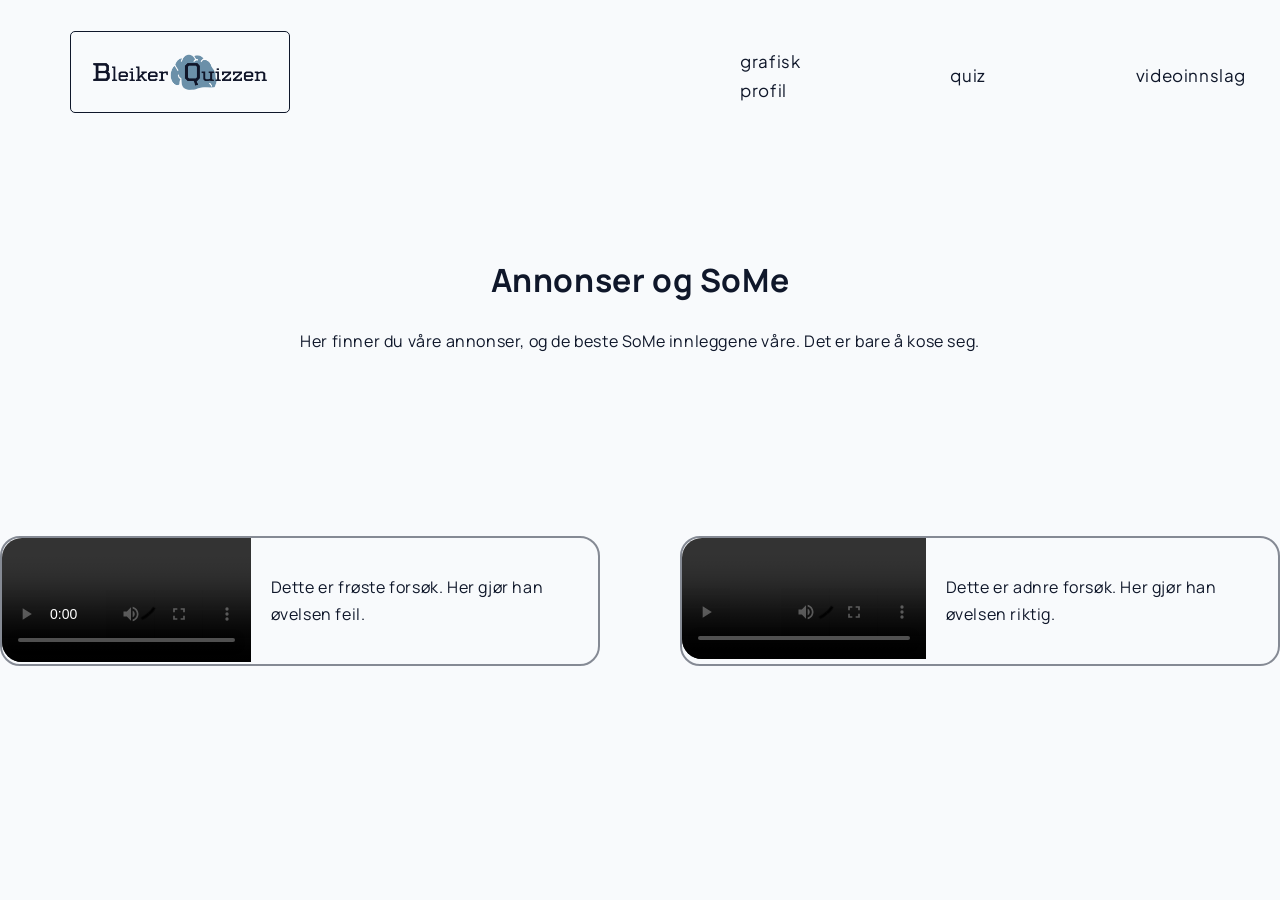
==== html/annonse.html @ e5d06981 "Utkast til annonser." ====
<html lang="nb">
<head>
    <meta charset="UTF-8">
    <meta name="viewport" content="width=device-width, initial-scale=1.0">
    <title>Annonser</title>
    <link rel="stylesheet" href="../css/main.css">
</head>
<body>

    <nav>
      <ul>
        <li>
          <a href="../index.html">
            <img
              id="nav_logo"
              src="../img/logo/3x/Vanlig@3x.png"
              alt="Logoen"
            />
          </a>
        </li>
        <li><a href="./grafisk_profil.html">grafisk profil</a></li>
        <li><a href="./quiz.html">quiz</a></li>
        <li><a href="./videoinnslag.html">videoinnslag</a></li>
        <li><a href="./annonse.html">annonser</a></li>
      </ul>
    </nav>

    <div class="annonser_wrapper_1">
      <h1>Annonser og SoMe</h1>
      <p id="grafisk_intro">
        Her finner du våre annonser, og de beste SoMe innleggene våre. Det er bare å kose seg.
      </p>
    </div>

    <div class="video-wrapper2">
            <div class="annonser-wrapper3">
                <div class="annonser-wrapper_video"> <video src="../video/scene_1.mp4" id="annonser-video" controls></video> </div>
                <div class="annonser-wrapper_text"><p>Dette er frøste forsøk. Her gjør han øvelsen feil.</p></div>
                <!-- <a id="section-a" href="./html/quiz.html">Ta quizen!</a> -->
            </div>

            <div class="annonser-wrapper3">
                <div class="annonser-wrapper_video"> <video src="../video/scene_2.mp4" id="annonser-video" controls></video> </div>
                <div class="annonser-wrapper_text"><p>Dette er adnre forsøk. Her gjør han øvelsen riktig.</p></div>
                <!-- <a id="section-a" href="./html/quiz.html">Ta quizen!</a> -->
            </div>

    </div>
    
</body>
</html>
---- css/main.css ----
body{
    margin: 0px;
    background-color: #F8FAFC;
    color: #0F172A;
    font-family: manrope;
    letter-spacing: 0.6px;
    line-height: 1.7;
    font-weight: 400;
}

a {
    text-decoration: none;
    color: #0F172A;
}

/* Nav bar start */
nav {
    width: 100%;
    /* padding-left: 70px; */
    padding: 15px 0px 15px 70px;
    font-family:Plus_Jakarta_Sans;
    box-sizing: border-box;
}

nav ul {
    padding: 0px;
    list-style: none;
    display: flex;
    align-items: center; 
    gap: 150px;
}

nav ul li a {
    text-decoration: none;
    color: #0F172A;
    font-size: 17px;
}

#nav_logo {
    margin-right: 300px;
    height: 60px;
    padding: 10px;
    border: 1px solid #0F172A;
    border-radius: 5px;
}
/* Nav bar slutt */


/* Landingpage start */
#landing_overksrift {
    font-family: Plus_Jakarta_Sans;
    font-size: 50px;
    font-weight: 300;
    margin: 0px 0px 20px 0px;    
    /* color: #0F172A; */
}

.ladning_wrapper_1 {
    width: 100%;
    display: flex;
    justify-content: center;
    align-items: center;
    margin-top: 220px;
    flex-direction: column;
}

#landing_ingress {
    max-width: 700px;
    display: flex;
    justify-content: center;
    font-size: 18px;
    margin: 0px;
    text-align: center;
    line-height: 1.5;
    font-family: manrope;
    letter-spacing: 0.6px;
    line-height: 1.7;
    font-weight: 400;
}

.button_omradet{
    width: 100%;
    display: flex;
    justify-content: center;
    gap: 200px;
    margin-top: 100px;
}

.landing_button {
    /* background-color: #9F1239; */
    background-color: #6B8FA8;
    font-size: 20px;
    border: 0px;
    padding: 10px 20px;
    border-radius: 5px;
    color: white;
    box-shadow: 3px 3px #0f172a4a;
    cursor: pointer;
    font-family: Plus_Jakarta_Sans;
    /* font-weight: 400; */
}

#laning_pil {
    position: absolute;

}

.section-wrapper1 {
    width: 100%;
    display: flex;
    justify-content: center;
    margin-top: 320px;
    gap: 80px;
}

.section-wrapper2 {
    /* background-color: rgba(255, 255, 0, 0.425); */
    width: 370px;
    /* height: 370px; */
    border: 2px solid #0f172a7e;
    border-radius: 20px;
    padding-bottom: 20px;
}

#section-wrapper_grafisk {
    background-image: url("../img/grafisk-profil_illustrasjon.jpeg");
    background-size: cover;
    display: flex;
    justify-content: center;
    align-items: center;
    width: 100%;
    height: 50%;
    border-top-left-radius: 20px;
    border-top-right-radius: 20px;
    color: white;
    font-size: 30px;
    font-family: Plus_Jakarta_Sans;
    font-weight: 600;
}

#section-wrapper_video {
    background-image: url("../img/video_illustrasjon.jpeg");
    background-size: cover;
    display: flex;
    justify-content: center;
    align-items: center;
    width: 100%;
    height: 50%;
    border-top-left-radius: 20px;
    border-top-right-radius: 20px;
    color: white;
    font-size: 30px;
    font-family: Plus_Jakarta_Sans;
    font-weight: 600;
}

#section-wrapper_quiz {
    background-image: url("../img/quiz_illustrasjon.avif");
    background-size: cover;
    display: flex;
    justify-content: center;
    align-items: center;
    width: 100%;
    height: 50%;
    border-top-left-radius: 20px;
    border-top-right-radius: 20px;
    color: white;
    font-size: 30px;
    font-family: Plus_Jakarta_Sans;
    font-weight: 600;
}

.section-wrapper_text {
    padding: 20px;
}

.section-wrapper_text {
    padding: 20px;
}

#section-a {
    text-decoration: none;
    display: flex;
    width: 60%;
    justify-content: center;
    justify-self: center;
    background-color: #6B8FA8;
    color: white;
    font-size: 20px;
    padding: 5px 0px;
    border-radius: 2px;
}
/* Landingpage slutt */


/* Footer start */
footer {
    margin-top: 100px;
    width: 100%;
    /* height: 500px; */
    height: 480px;
    display: flex;
    font-family: Plus_Jakarta_Sans;
}

.footer_logo {
    width: 45%;
    display: flex;
    justify-content: center;
    align-items: center;
}

.footer_logo img {
    width: 300px;
}

.footer_text-wrapper {
    width: 55%;
    display: flex;
    justify-content: center;
    align-items: center;
    gap: 200px;
}

.footer_text {
    display: flex;
    flex-direction: column;
    align-items: center;
}

.foother_label {
    margin: 0px;
    /* font-weight: 500; */
}

.foother_brødtekst {
    margin: 16px 0px;
    font-weight: 400;
}
/* Footer slutt */

/* Quiz page start */
.page_wrapper_1{
    width: 100%;
    height: 576px;
    display: flex;
    flex-direction: column;
    align-items: center;
    margin-top: 80px;
}

#quiz-registrer_wrapper1, .quiz-omradet_wrapper {
    padding: 20px;
    border: 2px solid rgba(0, 0, 0, 0.3);
    border-radius: 20px;
}

#quiz-registrer_wrapper1 {
    display: flex;
    align-items: center;
    /* flex-direction: column; */
    /* font-size: 30px; */
    /* row-gap: 20px; */
    gap: 20px;
}


#label_navn {
    font-size: 20px;
}

#input_navn {
    width: 200px;
    height: 50px;
    border: 1px solid #0F172A;
    border-radius: 5px;
}

#register_button {
    /* margin-left: 40px; */
    background-color: #6B8FA8;
    font-size: 20px;
    border: 0px;
    padding: 10px 20px;
    border-radius: 5px;
    color: white;
    box-shadow: 3px 3px #0f172a4a;
    cursor: pointer;
    font-family: Plus_Jakarta_Sans;
}

.quiz-omradet_wrapper {
    width: 700px;
    /* background-color: rgba(0, 0, 255, 0.347); */
    /* display: flex; */
    /* align-items: center; */
    justify-content: center;
    display: none;
    /* border: 1px solid black; */
}

#quiz-omradet {
    display: flex;
    flex-direction: column;
    align-items: center;
    justify-content: center;
}

#sprøsmål {
    font-weight: 200;
}

#quiz_buttonOmradet {
    /* display: flex; */
    /* width: 100%; */
    /* height: 100%; */
    /* flex-direction: column; */
    /* gap: 20px; */
    display: grid;
    /* grid-template-columns: 1fr 1fr; */
    grid-template-columns: 300px 300px; /* fast bredde */
    grid-auto-rows: 1fr;
    gap: 20px;
    justify-content: center; /* sentrer grid */
}

#quiz_buttonOmradet button {
    width: 100%;
    height: 100%;
    background-color: #6B8FA8;
    color: #F8FAFC;
    font-family: manrope;
    font-size: 20px;
    font-weight: 400;
    border: none;
    padding: 10px 30px;
    border-radius: 5px;
}

.svar_riktig {
    background-color: green !important;
}

.svar_feil {
    background-color: red !important;
}

.nesteKnapp {
    background-color: #6B8FA8;
    color: #F8FAFC;
    font-family: manrope;
    font-size: 20px;
    font-weight: 400;
    border: none;
    padding: 10px 30px;
    border-radius: 5px;
}

#sammendrag {
    display: none;
    flex-direction: column;
}
/* Quiz page slutt */


/* Grafisk profil page start */
.grafisk_profil_wrappee_1 {
    width: 100%;
    display: flex;
    flex-direction: column;
    align-items: center;
    margin-top: 80px;
}

#grafisk_intro {
    margin: 0px;
}

.designmanual_wrapper {
    width: 100%;
    display: flex;
    flex-direction: column;
    align-items: center;
    row-gap: 200px;
    margin-top: 250px;
}

.designmanual_wrapper2 {
    /* height: 60px; */
    width: 80%;
    /* background-color: rgba(0, 0, 255, 0.397); */
    display: flex;
}

.designmanual_tema {
    width: 20%;
    /* height: 100%; */
    /* background-color: green; */
    display: flex;
    align-items: center;
    justify-content: center;
}

.designmanual_innhold {
    width: 75%;
    display: flex;
    justify-content: space-evenly;
}

.font_tekst {
    display: flex;
    flex-direction: column;
    align-items: center;
}

.font_tekst p{
    margin: 0px;
}

#font_logo {
    font-family: Centrifuge;
    font-size: 23px;
    font-weight: 500;
}

#font_plus_jakarta_sans {
    font-family: Plus_Jakarta_Sans;
    font-size: 23px;
    font-weight: 500;
}

#font_manrope {
    font-size: 23px;
    font-weight: 500;
}

.farger {
    /* width: 40px; */
    display: flex;
    flex-direction: column;
    row-gap: 10px;
    align-items: center;
}

#farge_1 {
    background-color: #F8FAFC;
    border: 1px dashed black;
    width: 100px;
    height: 100px;
}

#farge_2 {
    background-color: #0F172A;
    width: 100px;
    height: 100px;
}

#farge_3 {
    background-color: #6B8FA8;
    width: 100px;
    height: 100px;
}

.farger_tekst {
    display: flex;
    flex-direction: column;
    align-items: center;
}

.farger_tekst p {
    margin: 0px;
}

#logo_vanlig {
    width: 200px;
    height: 70px;
    background-image: url(../img/logo/1x/Vanlig.png);
    background-size: contain;
    background-position: center;
    background-repeat: no-repeat;
}

#logo_skisse {
    width: 200px;
    height: 70px;
    background-image: url(../img/logo/skisse.png);
    background-size: contain;
    background-position: center;
    background-repeat: no-repeat;
}

#logo_lys_bakgrunnd {
    width: 200px;
    height: 70px;
    background-color: white;
    background-image: url(../img/logo/1x/Lys\ bakgrunn.png);
    background-size: contain;
    background-position: center;
    background-repeat: no-repeat;
}

#logo_mørk_bakgrunnd {
    width: 200px;
    height: 70px;
    background-color: black;
    background-image: url(../img/logo/1x/Mørk\ bakgrunn.png);
    background-size: contain;
    background-position: center;
    background-repeat: no-repeat;
}

.logoer_tekst {
    display: flex;
    justify-content: center;
}

.logoer_tekst p {
    margin: 0px;
}

#designmanual_pdf {
    width: 700px;

}
/* Grafisk profil page slutt */


/* Videoinnslag page start */
.videoinnslag_wrapper_1 {
    width: 100%;
    display: flex;
    flex-direction: column;
    align-items: center;
    margin-top: 80px;
}

#videoinnslag_intro {
    margin: 0px;
}

.video-wrapper2 {
    width: 100%;
    display: flex;
    justify-content: center;
    margin-top: 180px;
    gap: 80px;
}

.video-wrapper3 {
    /* background-color: rgba(255, 255, 0, 0.425); */
    width: 370px;
    /* height: 370px; */
    border: 2px solid #0f172a7e;
    border-radius: 20px;
    padding-bottom: 20px;
}

.video-wrapper_video {
    /* background-image: url("https://evofitness.no/wp-content/uploads/2023/11/F411F28C-8081-4F5B-943C-420838EF9522_1_201_a-768x512.jpeg");
    background-size: cover; */
    /* display: flex;
    justify-content: center;
    align-items: center;
    width: 100%;
    height: 50%;
    border-top-left-radius: 20px;
    border-top-right-radius: 20px;
    color: white;
    font-size: 30px;
    font-family: Plus_Jakarta_Sans; */
    /* font-weight: 400; */
    /* width: 100%; */
}

.video-wrapper_text {
    padding: 20px;
}

#video-video {
    width: 100%;
    border-top-left-radius: 20px;
    border-top-right-radius: 20px;
}
/* Videoinnslag page slutt */


/* Annonser page start */
.annonser_wrapper_1 {
    width: 100%;
    display: flex;
    flex-direction: column;
    align-items: center;
    margin-top: 80px;
}

.annonser_wrapper_1 {
    width: 100%;
    display: flex;
    flex-direction: column;
    align-items: center;
    margin-top: 80px;
}

#annonser_intro {
    margin: 0px;
}

.annonser-wrapper2 {
    width: 100%;
    display: flex;
    justify-content: center;
    margin-top: 180px;
    gap: 80px;
}

.annonser-wrapper3 {
    /* background-color: rgba(255, 255, 0, 0.425); */
    width: 600px;
    /* height: 370px; */
    border: 2px solid #0f172a7e;
    border-radius: 20px;
    /* padding-bottom: 20px; */
    display: flex;
}

.annonser-wrapper_video {
    /* background-image: url("https://evofitness.no/wp-content/uploads/2023/11/F411F28C-8081-4F5B-943C-420838EF9522_1_201_a-768x512.jpeg");
    background-size: cover; */
    /* display: flex;
    justify-content: center;
    align-items: center;
    width: 100%;
    height: 50%;
    border-top-left-radius: 20px;
    border-top-right-radius: 20px;
    color: white;
    font-size: 30px;
    font-family: Plus_Jakarta_Sans; */
    /* font-weight: 400; */
    height: 100%;
}

.annonser-wrapper_text {
    padding: 20px;
}

#annonser-video {
    width: 100%;
    /* height: 100%; */
    border-top-left-radius: 20px;
    border-bottom-left-radius: 20px;
    /* border-top-right-radius: 20px; */
}
/* Annonser page slutt */

/* Fonter start */
@font-face {
    font-family: mukta-medium;
    src: url(../font/mukta/Mukta-Medium.ttf);
}

@font-face {
    font-family: exo_2;
    src: url(../font/exo_2/static/Exo2-Thin.ttf);
}

@font-face {
    font-family: Plus_Jakarta_Sans;
    src: url(../font/Plus_Jakarta_Sans/PlusJakartaSans-VariableFont_wght.ttf);
}

@font-face {
    font-family: inter;
    src: url(../font/Inter/Inter-VariableFont_opsz\,wght.ttf);
}

@font-face {
    font-family: manrope;
    src: url(../font/Manrope/Manrope-VariableFont_wght.ttf);
}
/* Fonter slutt */
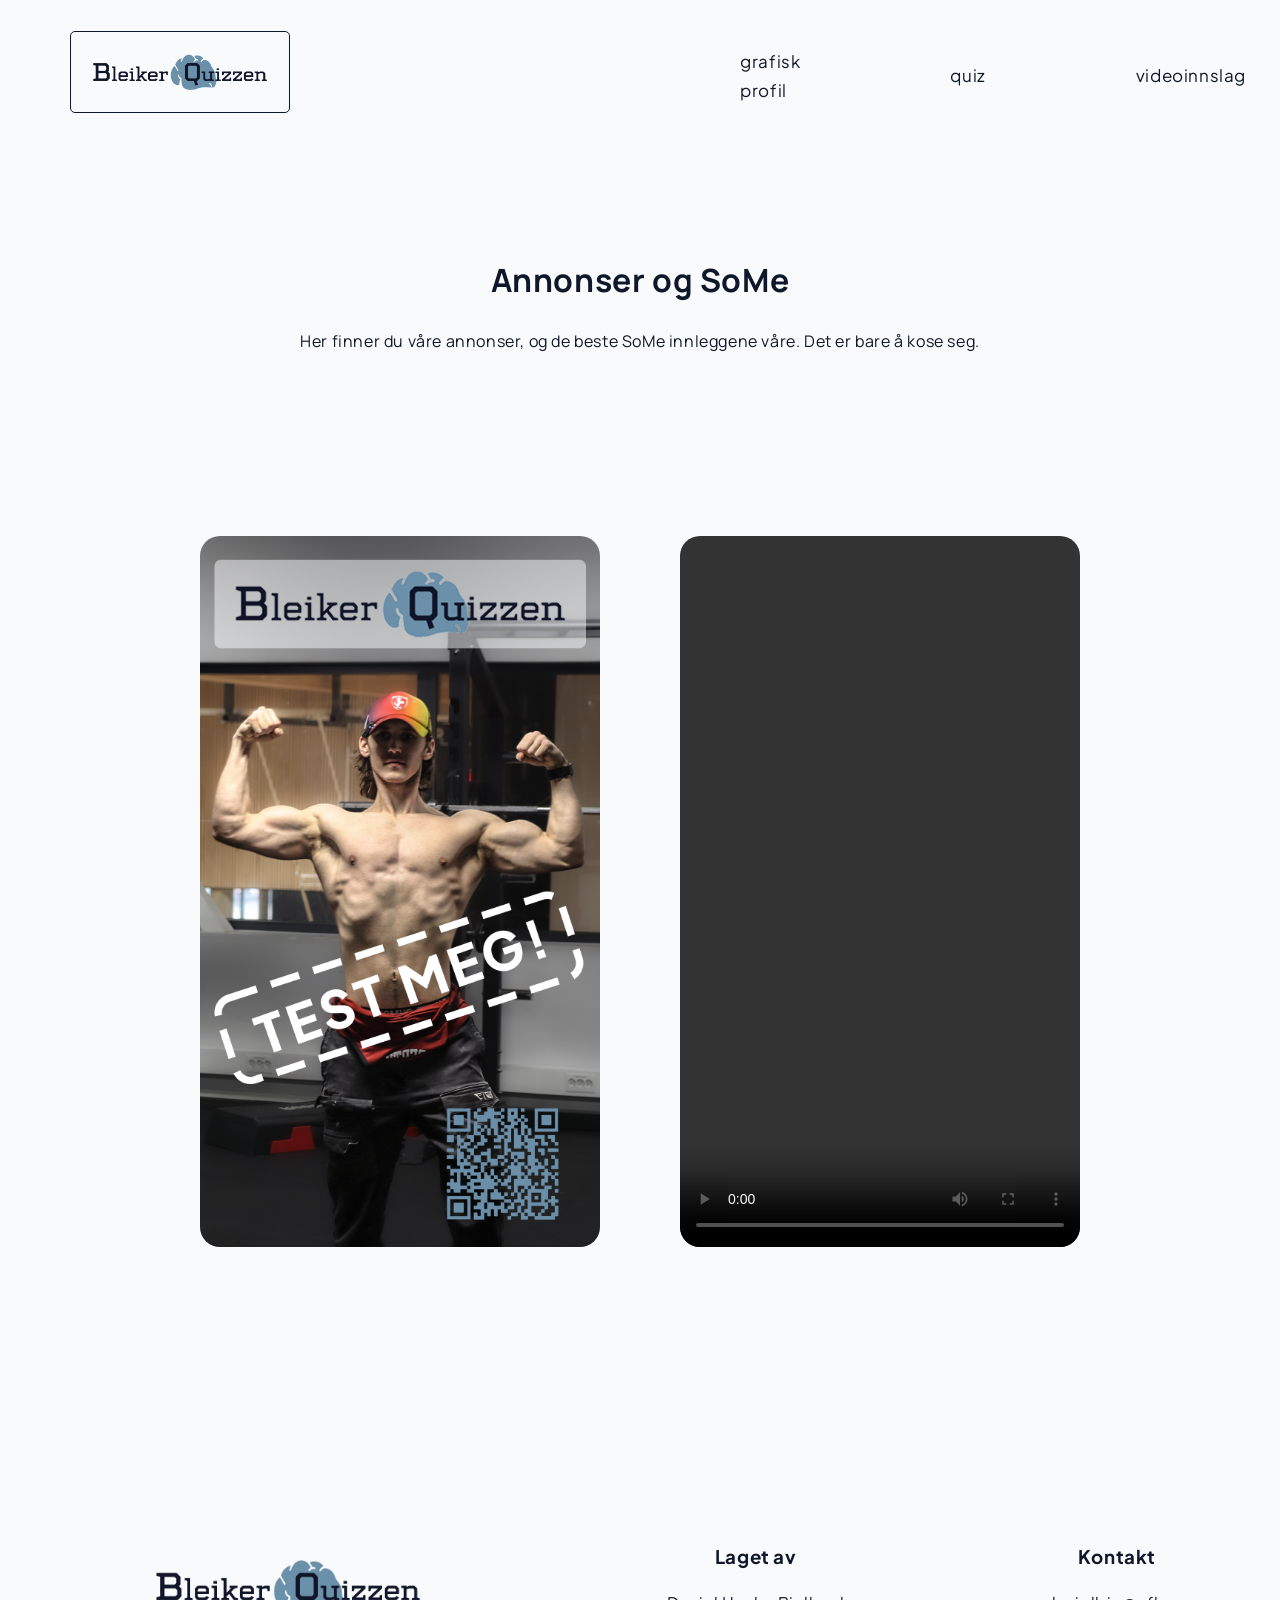
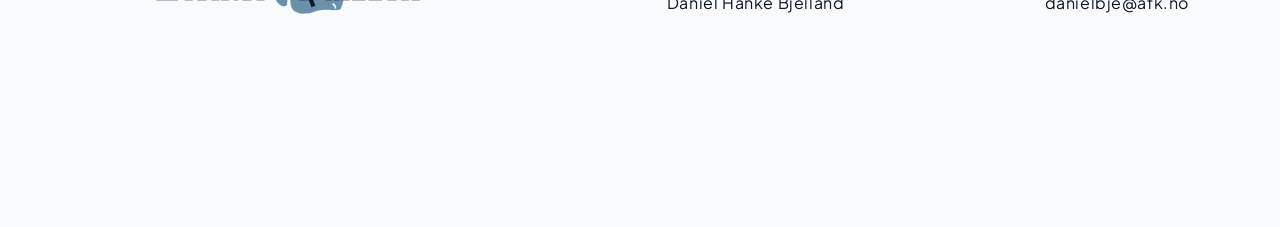
==== commit 61321230: "Fikset annonse siden, og fikset filene til SoMe er riktig." ====
--- a/html/annonse.html
+++ b/html/annonse.html
@@ -33,19 +33,34 @@
     </div>
 
     <div class="video-wrapper2">
-            <div class="annonser-wrapper3">
-                <div class="annonser-wrapper_video"> <video src="../video/scene_1.mp4" id="annonser-video" controls></video> </div>
-                <div class="annonser-wrapper_text"><p>Dette er frøste forsøk. Her gjør han øvelsen feil.</p></div>
-                <!-- <a id="section-a" href="./html/quiz.html">Ta quizen!</a> -->
+
+            <div class="annonser-wrapper3" >
+              <img src="../img/SoMe-plakat.jpg" id="annonser-video"></img>
             </div>
 
+
             <div class="annonser-wrapper3">
-                <div class="annonser-wrapper_video"> <video src="../video/scene_2.mp4" id="annonser-video" controls></video> </div>
-                <div class="annonser-wrapper_text"><p>Dette er adnre forsøk. Her gjør han øvelsen riktig.</p></div>
-                <!-- <a id="section-a" href="./html/quiz.html">Ta quizen!</a> -->
+                <video src="../video/SoMe-video.mp4" id="annonser-video" controls></video>
             </div>
 
     </div>
+
+    <!-- foother start -->
+    <footer>
+        <div class="footer_logo"><img src="../img/logo/3x/Vanlig@3x.png" alt=""></div>
+        <div class="footer_text-wrapper">
+            <div class="footer_text">
+                <h3 class="foother_label">Laget av</h3>
+                <p class="foother_brødtekst">Daniel Hanke Bjelland</p>
+            </div>
+            <div class="footer_text">
+                <h3 class="foother_label" >Kontakt</h3>
+                <!-- <p>danielbje@afk.no</p> -->
+                 <a class="foother_brødtekst" href="mailto:danielbje@afk.no">danielbje@afk.no</a>
+            </div>
+        </div>
+    </footer>
+    <!-- foother slutt -->
     
 </body>
 </html>
--- a/css/main.css
+++ b/css/main.css
@@ -241,7 +241,9 @@
 
 /* Quiz page start */
 .page_wrapper_1{
-    width: 100%;
+    position: relative;
+    width: 100%;
+    z-index: 4;
     height: 576px;
     display: flex;
     flex-direction: column;
@@ -615,9 +617,9 @@
 
 .annonser-wrapper3 {
     /* background-color: rgba(255, 255, 0, 0.425); */
-    width: 600px;
+    width: 400px;
     /* height: 370px; */
-    border: 2px solid #0f172a7e;
+    /* border: 2px solid #0f172a7e; */
     border-radius: 20px;
     /* padding-bottom: 20px; */
     display: flex;
@@ -646,9 +648,11 @@
 
 #annonser-video {
     width: 100%;
+    aspect-ratio: 9 / 16;
     /* height: 100%; */
-    border-top-left-radius: 20px;
-    border-bottom-left-radius: 20px;
+    border-radius: 20px;
+    /* border-top-left-radius: 20px;
+    border-bottom-left-radius: 20px; */
     /* border-top-right-radius: 20px; */
 }
 /* Annonser page slutt */
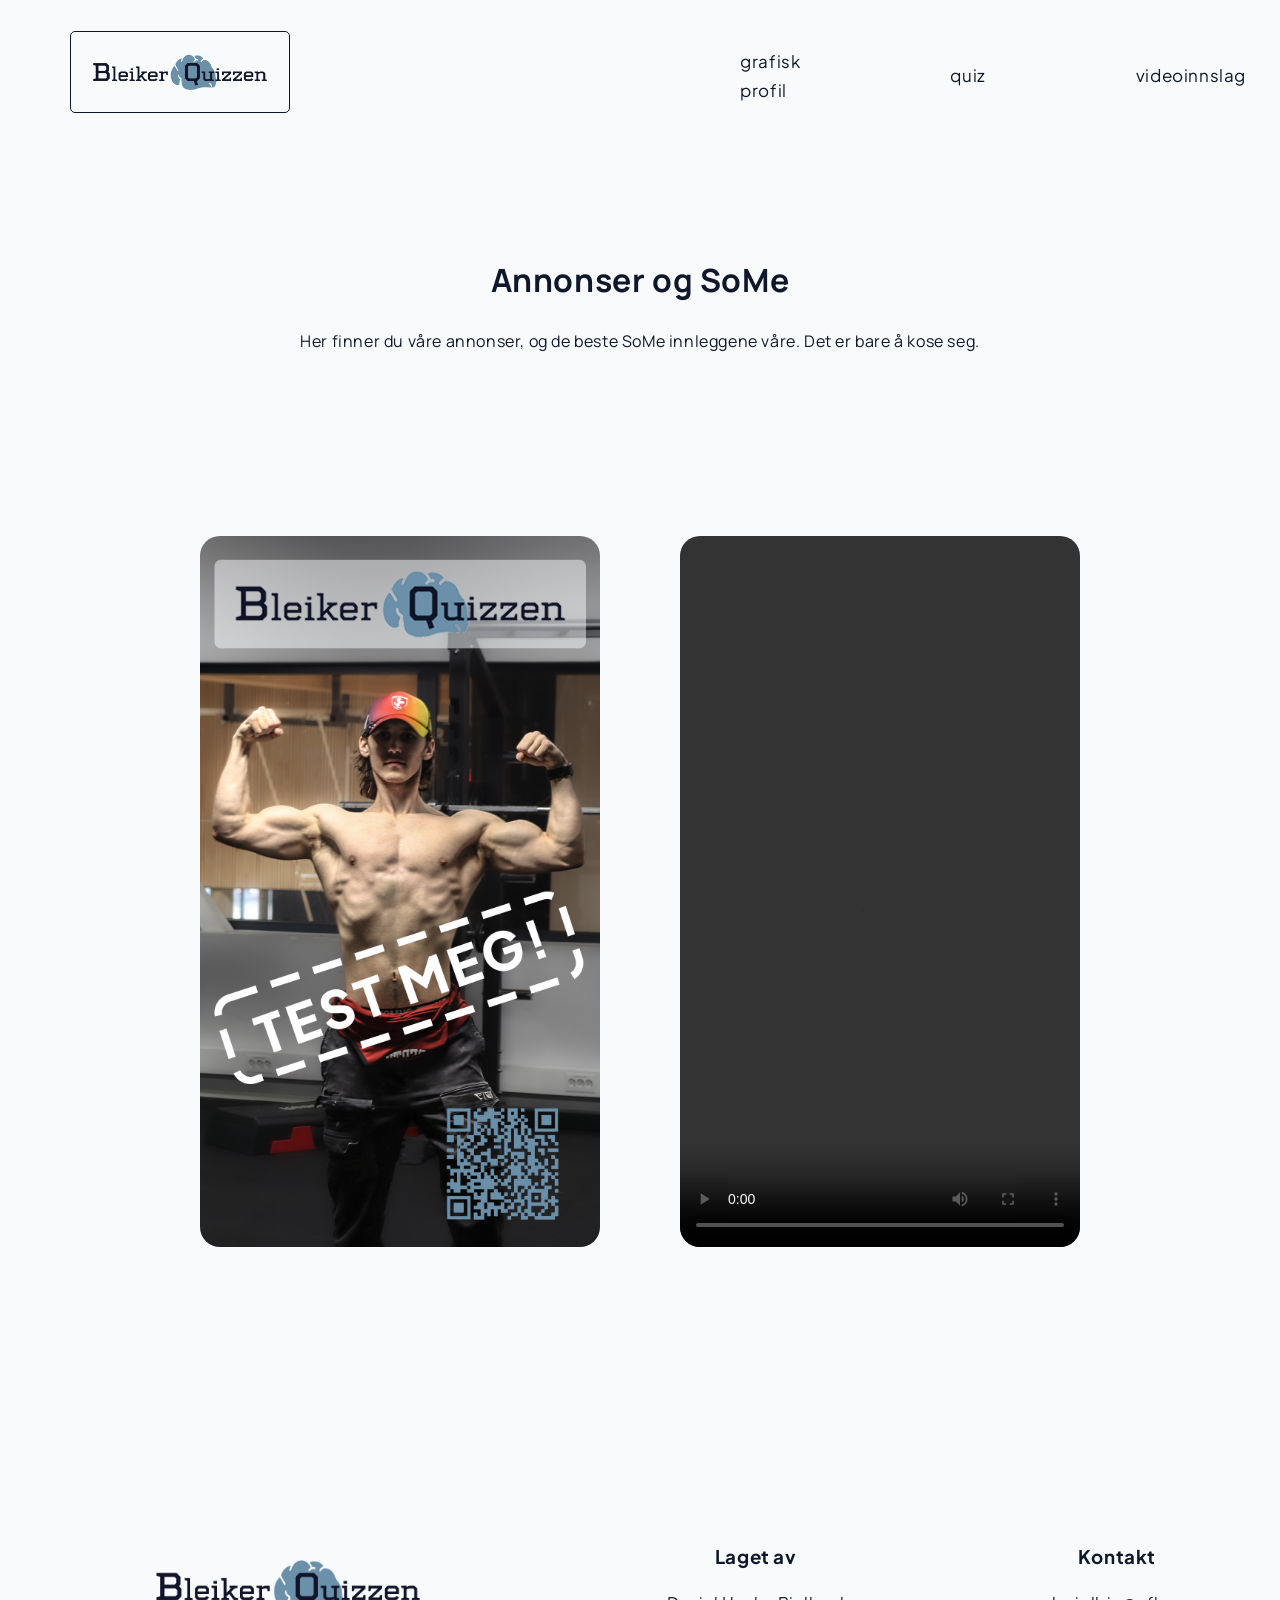
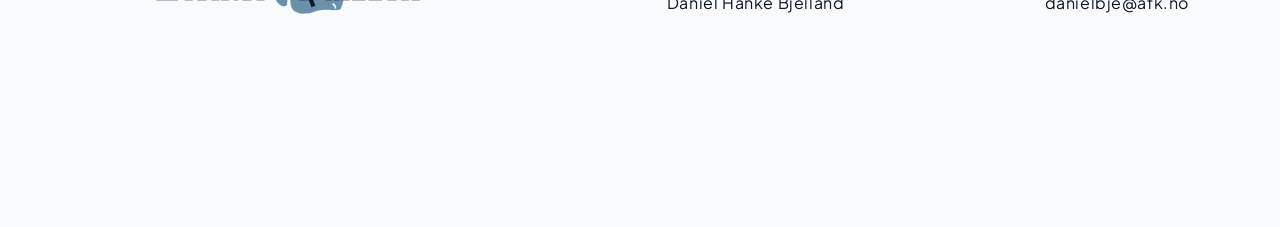
==== commit c0bdc936: "Gjort ferdig hovverefekten på nav-baren på alle sidene. Oppdatert main.css og alle html filene." ====
--- a/html/annonse.html
+++ b/html/annonse.html
@@ -18,16 +18,16 @@
             />
           </a>
         </li>
-        <li><a href="./grafisk_profil.html">grafisk profil</a></li>
-        <li><a href="./quiz.html">quiz</a></li>
-        <li><a href="./videoinnslag.html">videoinnslag</a></li>
-        <li><a href="./annonse.html">annonser</a></li>
+        <li><a class="navHover" href="./grafisk_profil.html">grafisk profil</a></li>
+        <li><a class="navHover" href="./quiz.html">quiz</a></li>
+        <li><a class="navHover" href="./videoinnslag.html">videoinnslag</a></li>
+        <li><a class="navHover" href="./annonse.html">annonser</a></li>
       </ul>
     </nav>
 
     <div class="annonser_wrapper_1">
       <h1>Annonser og SoMe</h1>
-      <p id="grafisk_intro">
+      <p id="underside_intro">
         Her finner du våre annonser, og de beste SoMe innleggene våre. Det er bare å kose seg.
       </p>
     </div>
@@ -35,12 +35,12 @@
     <div class="video-wrapper2">
 
             <div class="annonser-wrapper3" >
-              <img src="../img/SoMe-plakat.jpg" id="annonser-video"></img>
+              <img src="../img/SoMe-plakat.jpg" id="annonser-wrapper3-innhold"></img>
             </div>
 
 
             <div class="annonser-wrapper3">
-                <video src="../video/SoMe-video.mp4" id="annonser-video" controls></video>
+                <video src="../video/SoMe-video.mp4" id="annonser-wrapper3-innhold" controls></video>
             </div>
 
     </div>
--- a/css/main.css
+++ b/css/main.css
@@ -8,10 +8,6 @@
     font-weight: 400;
 }
 
-a {
-    text-decoration: none;
-    color: #0F172A;
-}
 
 /* Nav bar start */
 nav {
@@ -34,6 +30,23 @@
     text-decoration: none;
     color: #0F172A;
     font-size: 17px;
+    position: relative;
+}
+
+.navHover::after {
+    content: "";
+    position: absolute;
+    left: 50%;
+    bottom: -7px;
+    width: 0%;
+    height: 2px;
+    background-color: currentColor;
+    transform: translateX(-50%);
+    transition: width 0.4s ease;
+}
+
+.navHover:hover::after {
+    width: 100%;
 }
 
 #nav_logo {
@@ -46,6 +59,43 @@
 /* Nav bar slutt */
 
 
+/* Felles sider start */
+a {
+    text-decoration: none;
+    color: #0F172A;
+}
+
+button, .landing_button {
+  transition: transform 0.3s ease;
+}
+
+#underside_intro {
+    margin: 0px;
+}
+
+.annonser_wrapper_1, .grafisk_profil_wrapper_1, .videoinnslag_wrapper_1, .ladning_wrapper_1, .quiz_wrapper_1 {
+    width: 100%;
+    display: flex;
+    flex-direction: column;
+    align-items: center;
+    margin-top: 80px;
+}
+
+.video-wrapper3, .section-wrapper2 {
+    width: 370px;
+    border: 2px solid #0f172a7e;
+    border-radius: 20px;
+    padding-bottom: 20px;
+    transition: transform 0.3s ease;
+}
+
+.section-wrapper2:hover, button:hover, .landing_button:hover {
+    transform: scale(1.07);
+    box-shadow: 0 8px 20px rgba(0, 0, 0, 0.2);
+}
+/* Felles sider slutt */
+
+
 /* Landingpage start */
 #landing_overksrift {
     font-family: Plus_Jakarta_Sans;
@@ -56,12 +106,7 @@
 }
 
 .ladning_wrapper_1 {
-    width: 100%;
-    display: flex;
-    justify-content: center;
-    align-items: center;
     margin-top: 220px;
-    flex-direction: column;
 }
 
 #landing_ingress {
@@ -94,7 +139,8 @@
     padding: 10px 20px;
     border-radius: 5px;
     color: white;
-    box-shadow: 3px 3px #0f172a4a;
+    /* box-shadow: 3px 3px #0f172a4a; */
+    box-shadow: 0 8px 20px rgba(0, 0, 0, 0.2);
     cursor: pointer;
     font-family: Plus_Jakarta_Sans;
     /* font-weight: 400; */
@@ -111,15 +157,6 @@
     justify-content: center;
     margin-top: 320px;
     gap: 80px;
-}
-
-.section-wrapper2 {
-    /* background-color: rgba(255, 255, 0, 0.425); */
-    width: 370px;
-    /* height: 370px; */
-    border: 2px solid #0f172a7e;
-    border-radius: 20px;
-    padding-bottom: 20px;
 }
 
 #section-wrapper_grafisk {
@@ -240,15 +277,10 @@
 /* Footer slutt */
 
 /* Quiz page start */
-.page_wrapper_1{
+.quiz_wrapper_1 {
     position: relative;
-    width: 100%;
     z-index: 4;
     height: 576px;
-    display: flex;
-    flex-direction: column;
-    align-items: center;
-    margin-top: 80px;
 }
 
 #quiz-registrer_wrapper1, .quiz-omradet_wrapper {
@@ -337,6 +369,21 @@
     border: none;
     padding: 10px 30px;
     border-radius: 5px;
+    display: flex;
+    flex-direction: column;
+    align-items: center;
+    justify-content: center;
+}
+
+#quiz_buttonOmradet p {
+    margin: 0px;
+    padding: 10px 0px;
+}
+
+#buttonVideo {
+    width: 250px;
+    margin-top: 10px;
+    border-radius: 5px
 }
 
 .svar_riktig {
@@ -366,18 +413,6 @@
 
 
 /* Grafisk profil page start */
-.grafisk_profil_wrappee_1 {
-    width: 100%;
-    display: flex;
-    flex-direction: column;
-    align-items: center;
-    margin-top: 80px;
-}
-
-#grafisk_intro {
-    margin: 0px;
-}
-
 .designmanual_wrapper {
     width: 100%;
     display: flex;
@@ -394,6 +429,10 @@
     display: flex;
 }
 
+.designmanual_wrapper2 p {
+    margin: 0px;
+}
+
 .designmanual_tema {
     width: 20%;
     /* height: 100%; */
@@ -409,15 +448,11 @@
     justify-content: space-evenly;
 }
 
-.font_tekst {
-    display: flex;
-    flex-direction: column;
-    align-items: center;
-}
-
-.font_tekst p{
-    margin: 0px;
-}
+.font_tekst, .farger_tekst, .logoer_tekst {
+    display: flex;
+    flex-direction: column;
+    align-items: center;
+} 
 
 #font_logo {
     font-family: Centrifuge;
@@ -461,16 +496,6 @@
     background-color: #6B8FA8;
     width: 100px;
     height: 100px;
-}
-
-.farger_tekst {
-    display: flex;
-    flex-direction: column;
-    align-items: center;
-}
-
-.farger_tekst p {
-    margin: 0px;
 }
 
 #logo_vanlig {
@@ -511,15 +536,6 @@
     background-repeat: no-repeat;
 }
 
-.logoer_tekst {
-    display: flex;
-    justify-content: center;
-}
-
-.logoer_tekst p {
-    margin: 0px;
-}
-
 #designmanual_pdf {
     width: 700px;
 
@@ -528,18 +544,6 @@
 
 
 /* Videoinnslag page start */
-.videoinnslag_wrapper_1 {
-    width: 100%;
-    display: flex;
-    flex-direction: column;
-    align-items: center;
-    margin-top: 80px;
-}
-
-#videoinnslag_intro {
-    margin: 0px;
-}
-
 .video-wrapper2 {
     width: 100%;
     display: flex;
@@ -548,65 +552,19 @@
     gap: 80px;
 }
 
-.video-wrapper3 {
-    /* background-color: rgba(255, 255, 0, 0.425); */
-    width: 370px;
-    /* height: 370px; */
-    border: 2px solid #0f172a7e;
-    border-radius: 20px;
-    padding-bottom: 20px;
-}
-
-.video-wrapper_video {
-    /* background-image: url("https://evofitness.no/wp-content/uploads/2023/11/F411F28C-8081-4F5B-943C-420838EF9522_1_201_a-768x512.jpeg");
-    background-size: cover; */
-    /* display: flex;
-    justify-content: center;
-    align-items: center;
-    width: 100%;
-    height: 50%;
+.video-wrapper_text {
+    padding: 20px;
+}
+
+#video-video {
+    width: 100%;
     border-top-left-radius: 20px;
     border-top-right-radius: 20px;
-    color: white;
-    font-size: 30px;
-    font-family: Plus_Jakarta_Sans; */
-    /* font-weight: 400; */
-    /* width: 100%; */
-}
-
-.video-wrapper_text {
-    padding: 20px;
-}
-
-#video-video {
-    width: 100%;
-    border-top-left-radius: 20px;
-    border-top-right-radius: 20px;
 }
 /* Videoinnslag page slutt */
 
 
 /* Annonser page start */
-.annonser_wrapper_1 {
-    width: 100%;
-    display: flex;
-    flex-direction: column;
-    align-items: center;
-    margin-top: 80px;
-}
-
-.annonser_wrapper_1 {
-    width: 100%;
-    display: flex;
-    flex-direction: column;
-    align-items: center;
-    margin-top: 80px;
-}
-
-#annonser_intro {
-    margin: 0px;
-}
-
 .annonser-wrapper2 {
     width: 100%;
     display: flex;
@@ -616,46 +574,18 @@
 }
 
 .annonser-wrapper3 {
-    /* background-color: rgba(255, 255, 0, 0.425); */
     width: 400px;
-    /* height: 370px; */
-    /* border: 2px solid #0f172a7e; */
     border-radius: 20px;
-    /* padding-bottom: 20px; */
-    display: flex;
-}
-
-.annonser-wrapper_video {
-    /* background-image: url("https://evofitness.no/wp-content/uploads/2023/11/F411F28C-8081-4F5B-943C-420838EF9522_1_201_a-768x512.jpeg");
-    background-size: cover; */
-    /* display: flex;
-    justify-content: center;
-    align-items: center;
-    width: 100%;
-    height: 50%;
-    border-top-left-radius: 20px;
-    border-top-right-radius: 20px;
-    color: white;
-    font-size: 30px;
-    font-family: Plus_Jakarta_Sans; */
-    /* font-weight: 400; */
-    height: 100%;
-}
-
-.annonser-wrapper_text {
-    padding: 20px;
-}
-
-#annonser-video {
+    display: flex;
+}
+
+#annonser-wrapper3-innhold{
     width: 100%;
     aspect-ratio: 9 / 16;
-    /* height: 100%; */
     border-radius: 20px;
-    /* border-top-left-radius: 20px;
-    border-bottom-left-radius: 20px; */
-    /* border-top-right-radius: 20px; */
 }
 /* Annonser page slutt */
+
 
 /* Fonter start */
 @font-face {
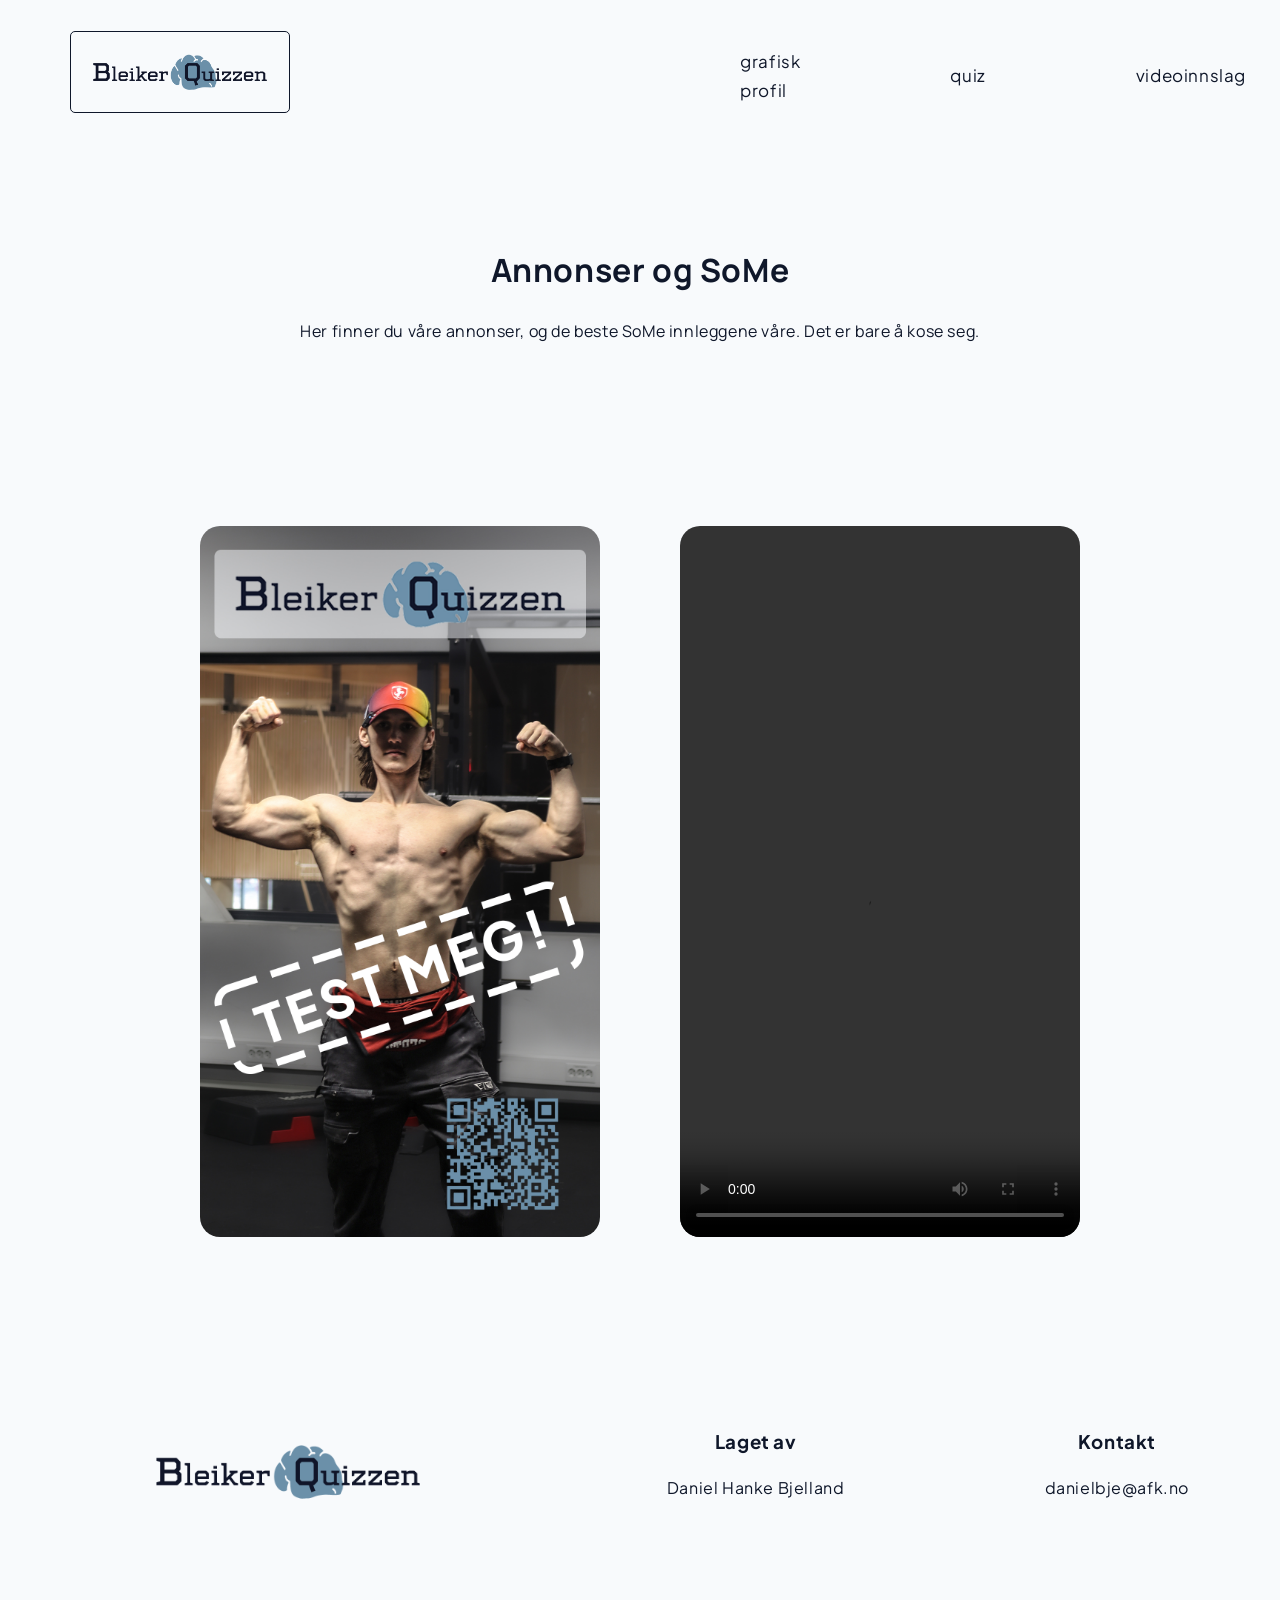
==== commit 57c13c57: "Lagt til faviconet på alle html sidene." ====
--- a/html/annonse.html
+++ b/html/annonse.html
@@ -3,6 +3,7 @@
     <meta charset="UTF-8">
     <meta name="viewport" content="width=device-width, initial-scale=1.0">
     <title>Annonser</title>
+    <link rel="icon" href="../img/favico.png" type="image/png">
     <link rel="stylesheet" href="../css/main.css">
 </head>
 <body>
--- a/css/main.css
+++ b/css/main.css
@@ -78,7 +78,7 @@
     display: flex;
     flex-direction: column;
     align-items: center;
-    margin-top: 80px;
+    margin-top: 70px;
 }
 
 .video-wrapper3, .section-wrapper2 {
@@ -235,9 +235,10 @@
     margin-top: 100px;
     width: 100%;
     /* height: 500px; */
-    height: 480px;
-    display: flex;
-    font-family: Plus_Jakarta_Sans;
+    height: 270px;
+    display: flex;
+    font-family: Plus_Jakarta_Sans;
+    /* background-color: rgba(0, 0, 255, 0.423); */
 }
 
 .footer_logo {
@@ -280,13 +281,14 @@
 .quiz_wrapper_1 {
     position: relative;
     z-index: 4;
-    height: 576px;
+    height: 767px;
 }
 
 #quiz-registrer_wrapper1, .quiz-omradet_wrapper {
     padding: 20px;
     border: 2px solid rgba(0, 0, 0, 0.3);
     border-radius: 20px;
+    margin-top: 30px;
 }
 
 #quiz-registrer_wrapper1 {
